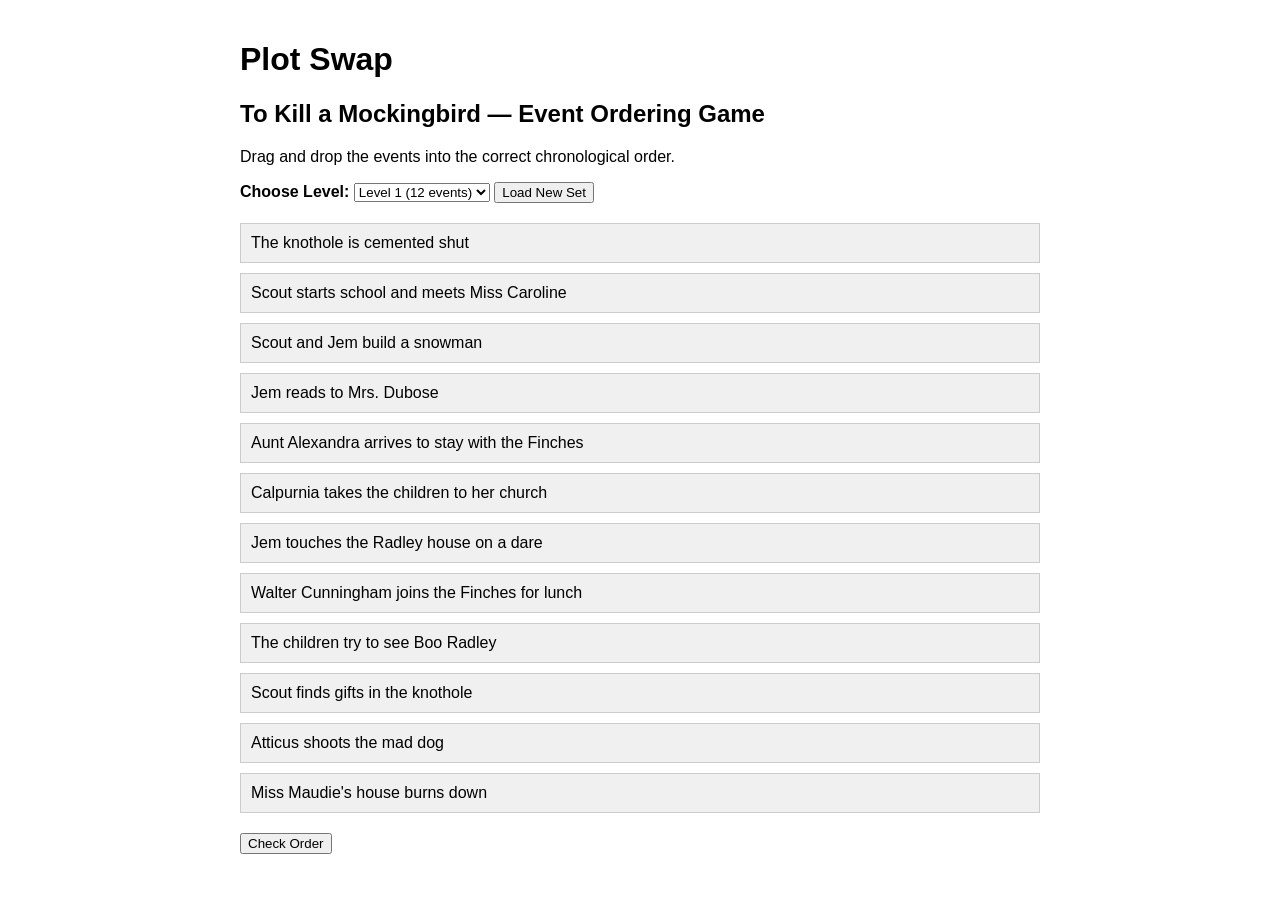
==== index.html @ 650c2bec "Update index.html" ====
<!DOCTYPE html>
<html lang="en">
<head>
  <meta charset="UTF-8">
  <meta name="viewport" content="width=device-width, initial-scale=1.0">
  <title>Plot Swap — To Kill a Mockingbird</title>
  <link rel="stylesheet" href="style.css">
</head>
<body>

  <h1 class="title">Plot Swap</h1>
  <h2 class="subtitle">To Kill a Mockingbird — Event Ordering Game</h2>
  <p class="instructions">Drag and drop the events into the correct chronological order.</p>

  <label for="levelSelect"><strong>Choose Level:</strong></label>
  <select id="levelSelect">
    <option value="1">Level 1 (12 events)</option>
    <option value="2">Level 2 (12 of 18)</option>
    <option value="3">Level 3 (12 of 24)</option>
  </select>

  <button id="newSetBtn">Load New Set</button>

  <div id="gameBoard" class="board"></div>

  <button id="checkBtn">Check Order</button>
  <p id="result"></p>

  <script src="script.js"></script>
</body>
</html>
---- style.css ----
body {
  font-family: Arial, sans-serif;
  max-width: 800px;
  margin: auto;
  padding: 20px;
}

.board {
  display: flex;
  flex-direction: column;
  gap: 10px;
  margin: 20px 0;
}

.tile {
  padding: 10px;
  background: #f0f0f0;
  border: 1px solid #ccc;
  cursor: grab;
}
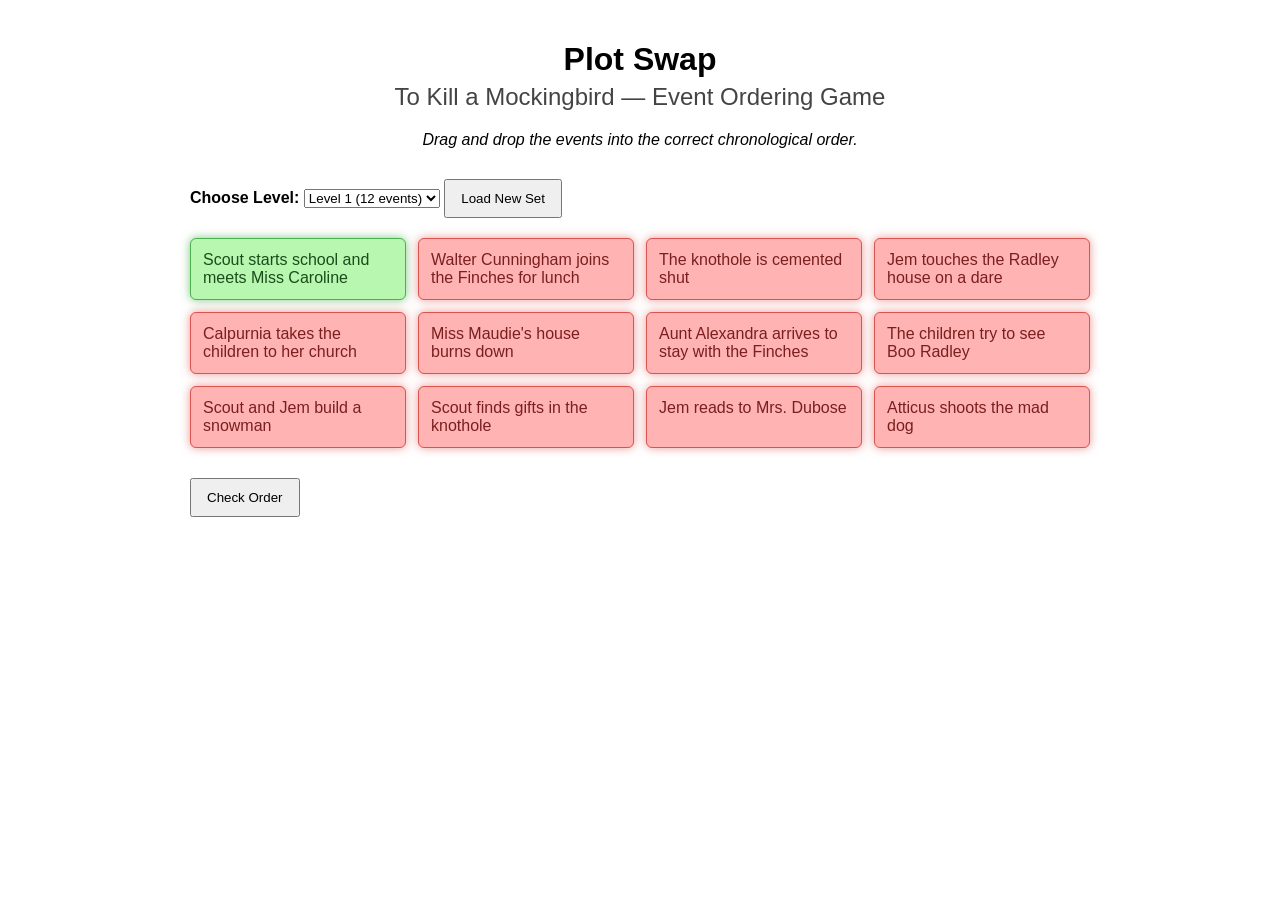
==== commit 845f4c34: "Update index.html" ====
--- a/index.html
+++ b/index.html
@@ -11,6 +11,10 @@
   <h1 class="title">Plot Swap</h1>
   <h2 class="subtitle">To Kill a Mockingbird — Event Ordering Game</h2>
   <p class="instructions">Drag and drop the events into the correct chronological order.</p>
+<div id="progressContainer">
+  <div id="progressBar"></div>
+</div>
+<p id="progressText"></p>
 
   <label for="levelSelect"><strong>Choose Level:</strong></label>
   <select id="levelSelect">
--- a/style.css
+++ b/style.css
@@ -1,20 +1,94 @@
 body {
   font-family: Arial, sans-serif;
-  max-width: 800px;
+  max-width: 900px;
   margin: auto;
   padding: 20px;
 }
 
+.title {
+  text-align: center;
+  margin-bottom: 5px;
+}
+
+.subtitle {
+  text-align: center;
+  margin-top: 0;
+  font-weight: normal;
+  color: #444;
+}
+
+.instructions {
+  text-align: center;
+  font-style: italic;
+  margin-bottom: 20px;
+}
+
+/* Desktop grid: 4×3 */
 .board {
-  display: flex;
-  flex-direction: column;
-  gap: 10px;
+  display: grid;
+  grid-template-columns: repeat(4, 1fr);
+  gap: 12px;
   margin: 20px 0;
 }
 
+/* Phone layout: 2×6 */
+@media (max-width: 600px) {
+  .board {
+    grid-template-columns: repeat(2, 1fr);
+  }
+}
+
 .tile {
-  padding: 10px;
+  padding: 12px;
   background: #f0f0f0;
-  border: 1px solid #ccc;
+  border: 1px solid #bbb;
+  border-radius: 6px;
   cursor: grab;
+  user-select: none;
+  transition: background 0.2s;
 }
+.tile {
+  transition: background 0.25s, transform 0.15s;
+}
+
+.tile:active {
+  transform: scale(0.97);
+}
+
+.tile.correct {
+  background: #b7f7b0;
+  border-color: #4caf50;
+  color: #1b4d1b;
+  box-shadow: 0 0 10px rgba(76, 175, 80, 0.7);
+}
+
+
+.tile.incorrect {
+  background: #ffb3b3;
+  border-color: #d9534f;
+  color: #7a1f1f;
+  box-shadow: 0 0 10px rgba(217, 83, 79, 0.6);
+}
+
+
+
+button {
+  margin-top: 10px;
+  padding: 10px 15px;
+  cursor: pointer;
+}
+.confetti {
+  position: fixed;
+  top: -10px;
+  width: 10px;
+  height: 10px;
+  border-radius: 50%;
+  animation: fall 1.2s linear forwards;
+  z-index: 9999;
+}
+
+@keyframes fall {
+  to {
+    transform: translateY(100vh) rotate(720deg);
+  }
+}
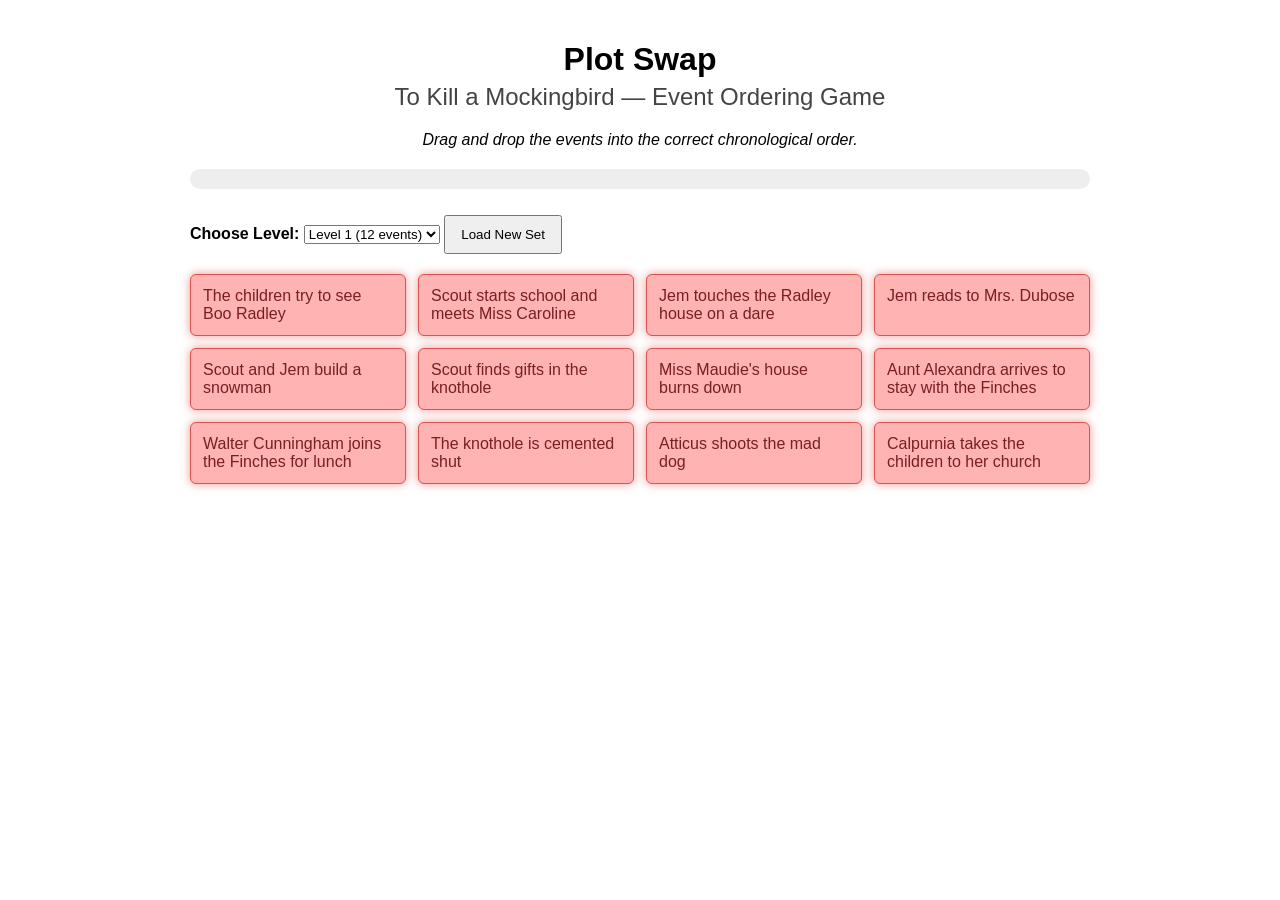
==== commit 955d05c9: "Update index.html" ====
--- a/index.html
+++ b/index.html
@@ -27,9 +27,6 @@
 
   <div id="gameBoard" class="board"></div>
 
-  <button id="checkBtn">Check Order</button>
-  <p id="result"></p>
-
   <script src="script.js"></script>
 </body>
 </html>
--- a/style.css
+++ b/style.css
@@ -69,6 +69,27 @@
   color: #7a1f1f;
   box-shadow: 0 0 10px rgba(217, 83, 79, 0.6);
 }
+#progressContainer {
+  width: 100%;
+  height: 20px;
+  background: #eee;
+  border-radius: 10px;
+  margin: 10px 0;
+  overflow: hidden;
+}
+
+#progressBar {
+  height: 100%;
+  width: 0%;
+  background: linear-gradient(90deg, #4caf50, #8bc34a);
+  transition: width 0.3s ease;
+}
+
+#progressText {
+  text-align: center;
+  font-weight: bold;
+  margin-bottom: 10px;
+}
 
 
 
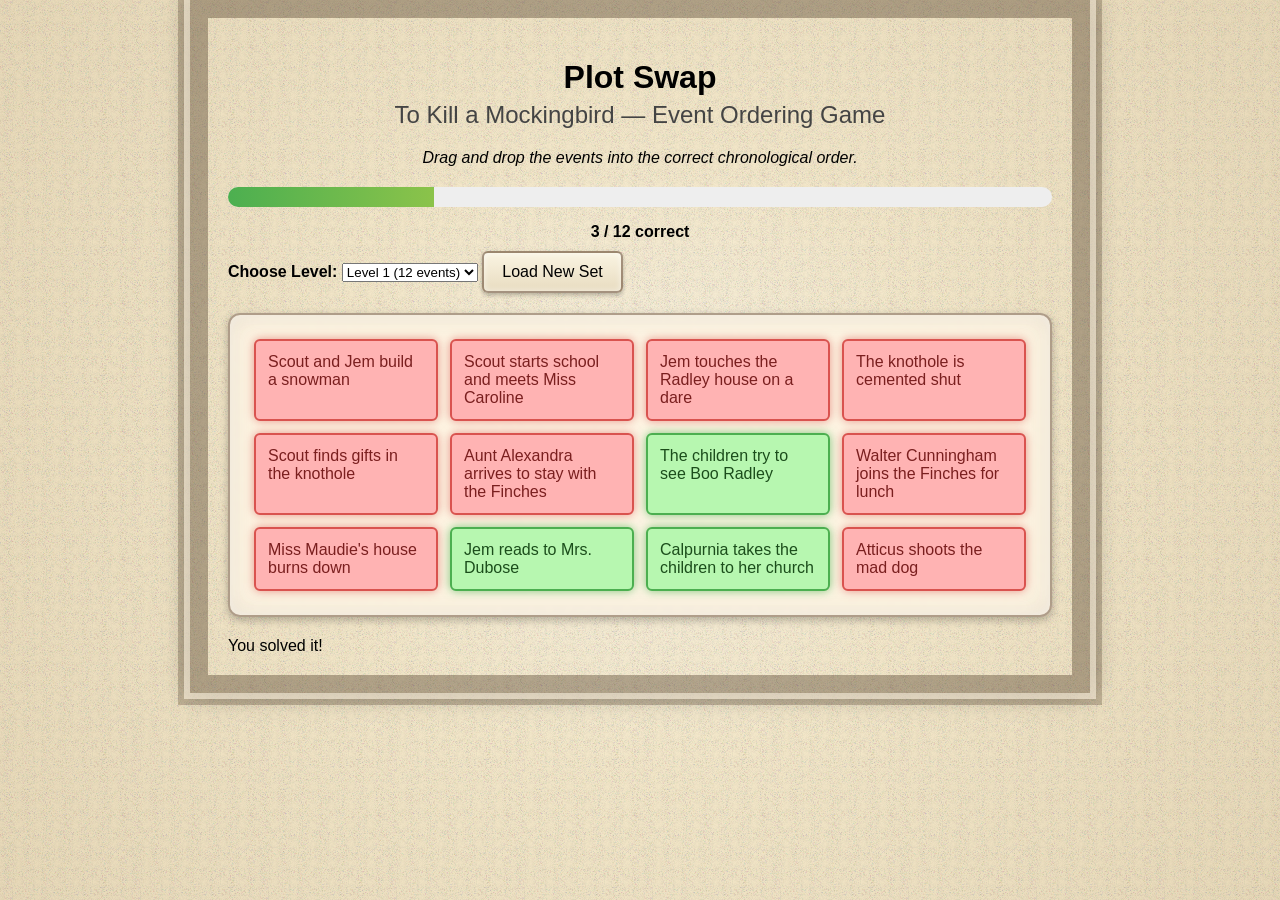
==== commit 050f2dfe: "Update index.html" ====
--- a/index.html
+++ b/index.html
@@ -26,6 +26,8 @@
   <button id="newSetBtn">Load New Set</button>
 
   <div id="gameBoard" class="board"></div>
+  <div id="winBanner">You solved it!</div>
+
 
   <script src="script.js"></script>
 </body>
--- a/style.css
+++ b/style.css
@@ -1,10 +1,44 @@
+/* ===========================
+   BODY + PAGE FRAME
+   =========================== */
 body {
   font-family: Arial, sans-serif;
   max-width: 900px;
   margin: auto;
   padding: 20px;
-}
-
+
+  /* Storybook page frame */
+  border: 18px solid rgba(60, 40, 20, 0.35);
+  box-shadow:
+      0 0 0 6px rgba(255, 245, 225, 0.6),
+      0 0 0 12px rgba(60, 40, 20, 0.25),
+      0 0 25px rgba(0, 0, 0, 0.35);
+  box-sizing: border-box;
+
+  /* Stronger parchment base */
+  background: radial-gradient(circle at center,
+      #f8f1df 0%,
+      #f3e7c9 40%,
+      #e8d9b8 100%);
+  background-attachment: fixed;
+}
+
+/* Stronger paper grain overlay */
+body::before {
+  content: "";
+  position: fixed;
+  inset: 0;
+  pointer-events: none;
+  z-index: -1;
+
+  background-image:
+    url("[data-uri]");
+  opacity: 0.35;
+}
+
+/* ===========================
+   TITLES + TEXT
+   =========================== */
 .title {
   text-align: center;
   margin-bottom: 5px;
@@ -23,12 +57,72 @@
   margin-bottom: 20px;
 }
 
-/* Desktop grid: 4×3 */
+/* ===========================
+   STORYBOOK TILES
+   =========================== */
+.tile {
+  padding: 12px;
+  background: rgba(255, 255, 255, 0.92);
+  border: 2px solid rgba(80, 50, 30, 0.5);
+  border-radius: 6px;
+  cursor: grab;
+  user-select: none;
+
+  box-shadow:
+      0 2px 4px rgba(0, 0, 0, 0.25),
+      inset 0 0 6px rgba(255, 255, 255, 0.6);
+
+  transition: transform 0.12s ease, box-shadow 0.12s ease;
+}
+
+.tile:hover {
+  transform: translateY(-2px);
+  box-shadow:
+      0 4px 10px rgba(0, 0, 0, 0.3),
+      inset 0 0 6px rgba(255, 255, 255, 0.6);
+}
+
+.tile:active {
+  transform: scale(0.97);
+  box-shadow: none !important;
+  transition: none !important;
+}
+
+/* Correct / incorrect states */
+.tile.correct {
+  background: #b7f7b0;
+  border-color: #4caf50;
+  color: #1b4d1b;
+  box-shadow: 0 0 10px rgba(76, 175, 80, 0.7);
+}
+
+.tile.incorrect {
+  background: #ffb3b3;
+  border-color: #d9534f;
+  color: #7a1f1f;
+  box-shadow: 0 0 10px rgba(217, 83, 79, 0.6);
+}
+
+/* ===========================
+   STORYBOOK PANEL (THE BOARD)
+   =========================== */
 .board {
   display: grid;
   grid-template-columns: repeat(4, 1fr);
   gap: 12px;
   margin: 20px 0;
+  padding: 24px;
+
+  background: rgba(255, 248, 230, 0.88);
+  border: 2px solid rgba(80, 50, 30, 0.45);
+  border-radius: 12px;
+
+  box-shadow:
+      0 3px 8px rgba(0, 0, 0, 0.25),
+      inset 0 0 14px rgba(255, 255, 255, 0.5),
+      inset 0 0 25px rgba(80, 50, 30, 0.15);
+
+  backdrop-filter: blur(2px);
 }
 
 /* Phone layout: 2×6 */
@@ -38,37 +132,9 @@
   }
 }
 
-.tile {
-  padding: 12px;
-  background: #f0f0f0;
-  border: 1px solid #bbb;
-  border-radius: 6px;
-  cursor: grab;
-  user-select: none;
-  transition: background 0.2s;
-}
-.tile {
-  transition: background 0.25s, transform 0.15s;
-}
-
-.tile:active {
-  transform: scale(0.97);
-}
-
-.tile.correct {
-  background: #b7f7b0;
-  border-color: #4caf50;
-  color: #1b4d1b;
-  box-shadow: 0 0 10px rgba(76, 175, 80, 0.7);
-}
-
-
-.tile.incorrect {
-  background: #ffb3b3;
-  border-color: #d9534f;
-  color: #7a1f1f;
-  box-shadow: 0 0 10px rgba(217, 83, 79, 0.6);
-}
+/* ===========================
+   PROGRESS BAR
+   =========================== */
 #progressContainer {
   width: 100%;
   height: 20px;
@@ -91,13 +157,41 @@
   margin-bottom: 10px;
 }
 
-
-
+/* Storybook buttons */
 button {
-  margin-top: 10px;
-  padding: 10px 15px;
+  background: linear-gradient(#faf4e2, #e8dcc0);
+  border: 2px solid rgba(80, 50, 30, 0.5);
+  border-radius: 6px;
+  padding: 10px 18px;
+  font-family: inherit;
+  font-size: 16px;
   cursor: pointer;
-}
+
+  box-shadow:
+    0 2px 4px rgba(0,0,0,0.25),
+    inset 0 0 6px rgba(255,255,255,0.6);
+
+  transition: transform 0.12s ease, box-shadow 0.12s ease;
+}
+
+button:hover {
+  transform: translateY(-2px);
+  box-shadow:
+    0 4px 10px rgba(0,0,0,0.3),
+    inset 0 0 6px rgba(255,255,255,0.6);
+}
+
+button:active {
+  transform: translateY(1px);
+  box-shadow:
+    0 1px 2px rgba(0,0,0,0.2),
+    inset 0 0 4px rgba(0,0,0,0.25);
+}
+
+
+/* ===========================
+   CONFETTI
+   =========================== */
 .confetti {
   position: fixed;
   top: -10px;
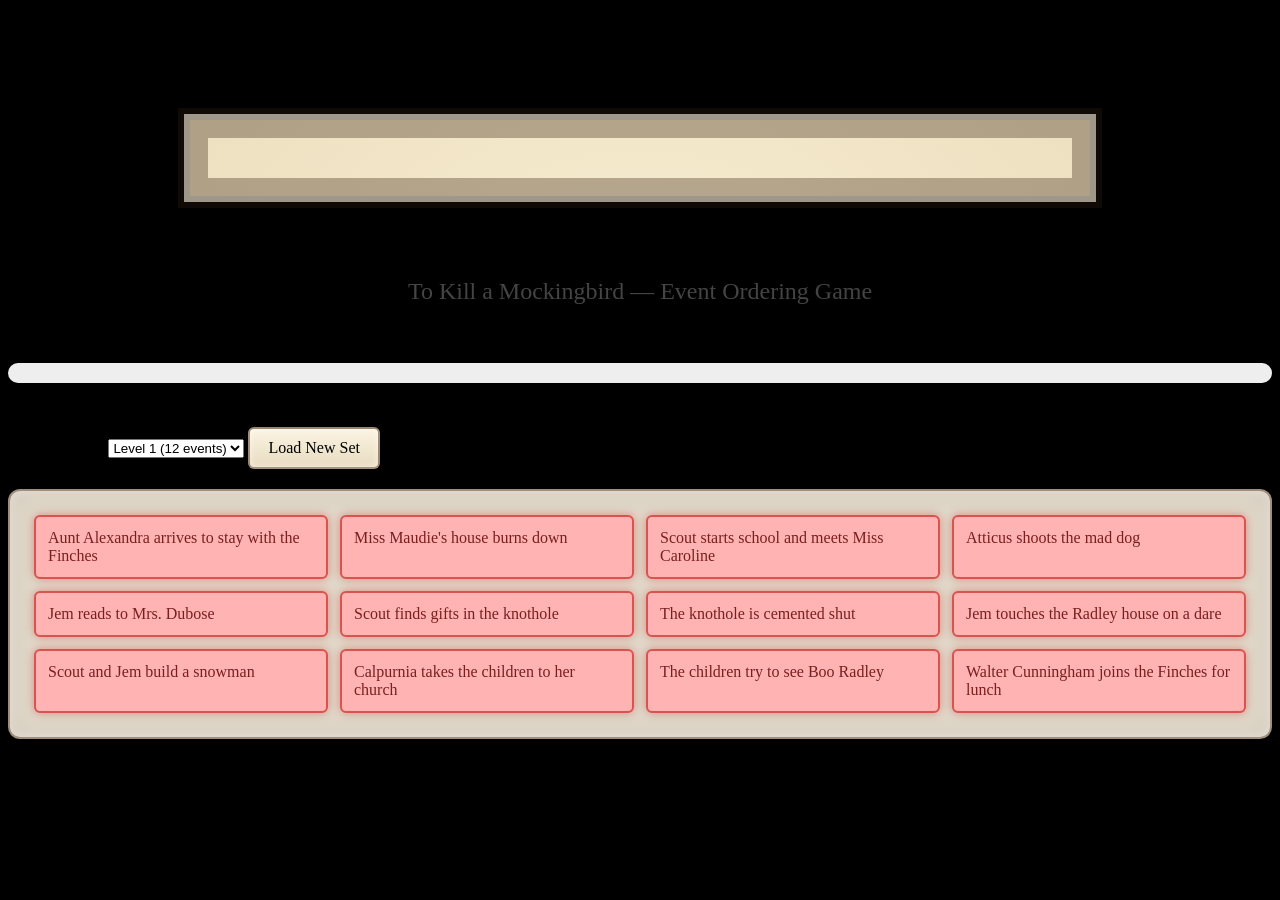
==== commit 28789bc7: "Update index.html" ====
--- a/index.html
+++ b/index.html
@@ -7,6 +7,9 @@
   <link rel="stylesheet" href="style.css">
 </head>
 <body>
+  <div id="pageFrame">
+    <!-- your title, subtitle, instructions, board, buttons, etc -->
+  </div>
 
   <h1 class="title">Plot Swap</h1>
   <h2 class="subtitle">To Kill a Mockingbird — Event Ordering Game</h2>
--- a/style.css
+++ b/style.css
@@ -1,18 +1,20 @@
-/* ===========================
-   BODY + PAGE FRAME
-   =========================== */
-body {
-  font-family: Arial, sans-serif;
+html {
+  background: #000000;
+}
+
+/* ===========================
+   PAGE FRAME WRAPPER
+   =========================== */
+#pageFrame {
   max-width: 900px;
-  margin: auto;
+  margin: 120px auto 40px; /* moves whole page down */
   padding: 20px;
 
   /* Storybook page frame */
   border: 18px solid rgba(60, 40, 20, 0.35);
   box-shadow:
       0 0 0 6px rgba(255, 245, 225, 0.6),
-      0 0 0 12px rgba(60, 40, 20, 0.25),
-      0 0 25px rgba(0, 0, 0, 0.35);
+      0 0 0 12px rgba(60, 40, 20, 0.25);
   box-sizing: border-box;
 
   /* Stronger parchment base */
@@ -21,12 +23,14 @@
       #f3e7c9 40%,
       #e8d9b8 100%);
   background-attachment: fixed;
+
+  position: relative; /* needed for ::before grain */
 }
 
 /* Stronger paper grain overlay */
-body::before {
+#pageFrame::before {
   content: "";
-  position: fixed;
+  position: absolute;
   inset: 0;
   pointer-events: none;
   z-index: -1;
@@ -34,6 +38,39 @@
   background-image:
     url("[data-uri]");
   opacity: 0.35;
+}
+
+/* ===========================
+   WIN BANNER
+   =========================== */
+#winBanner {
+  position: fixed;
+  top: 20%;
+  left: 50%;
+  transform: translateX(-50%);
+  padding: 20px 40px;
+
+  background: rgba(255, 248, 230, 0.95);
+  border: 2px solid rgba(80, 50, 30, 0.5);
+  border-radius: 10px;
+
+  font-size: 28px;
+  font-weight: bold;
+  color: #4a3a22;
+  text-align: center;
+
+  box-shadow:
+    0 4px 12px rgba(0,0,0,0.25),
+    inset 0 0 12px rgba(255,255,255,0.6);
+
+  opacity: 0;
+  pointer-events: none;
+  transition: opacity 0.6s ease;
+  z-index: 99999;
+}
+
+#winBanner.show {
+  opacity: 1;
 }
 
 /* ===========================
@@ -88,7 +125,6 @@
   transition: none !important;
 }
 
-/* Correct / incorrect states */
 .tile.correct {
   background: #b7f7b0;
   border-color: #4caf50;
@@ -125,7 +161,6 @@
   backdrop-filter: blur(2px);
 }
 
-/* Phone layout: 2×6 */
 @media (max-width: 600px) {
   .board {
     grid-template-columns: repeat(2, 1fr);
@@ -157,7 +192,9 @@
   margin-bottom: 10px;
 }
 
-/* Storybook buttons */
+/* ===========================
+   STORYBOOK BUTTONS
+   =========================== */
 button {
   background: linear-gradient(#faf4e2, #e8dcc0);
   border: 2px solid rgba(80, 50, 30, 0.5);
@@ -188,7 +225,6 @@
     inset 0 0 4px rgba(0,0,0,0.25);
 }
 
-
 /* ===========================
    CONFETTI
    =========================== */
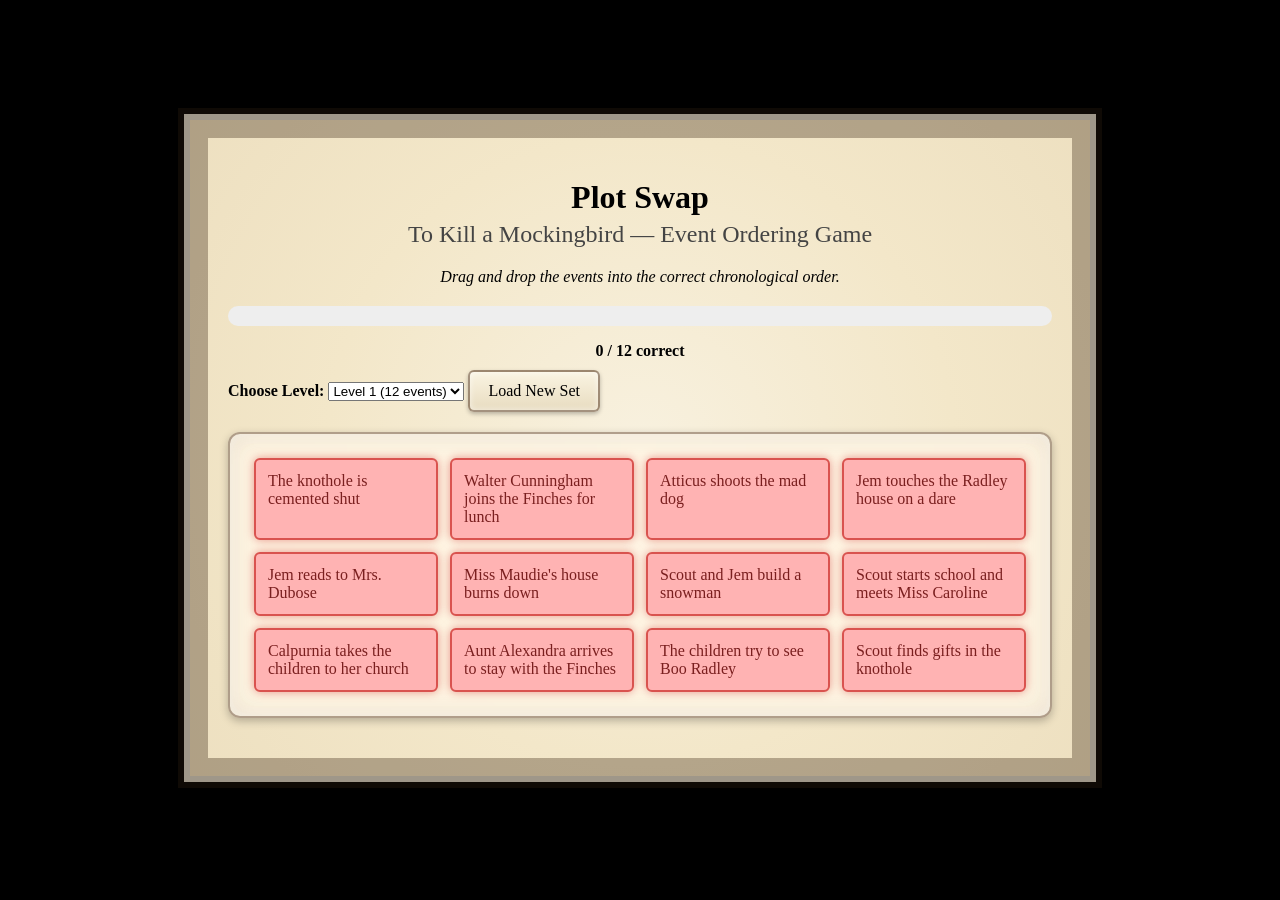
==== commit a632537e: "Update index.html" ====
--- a/index.html
+++ b/index.html
@@ -8,8 +8,8 @@
 </head>
 <body>
   <div id="pageFrame">
-    <!-- your title, subtitle, instructions, board, buttons, etc -->
-  </div>
+    
+
 
   <h1 class="title">Plot Swap</h1>
   <h2 class="subtitle">To Kill a Mockingbird — Event Ordering Game</h2>
@@ -33,5 +33,6 @@
 
 
   <script src="script.js"></script>
+      </div>
 </body>
 </html>
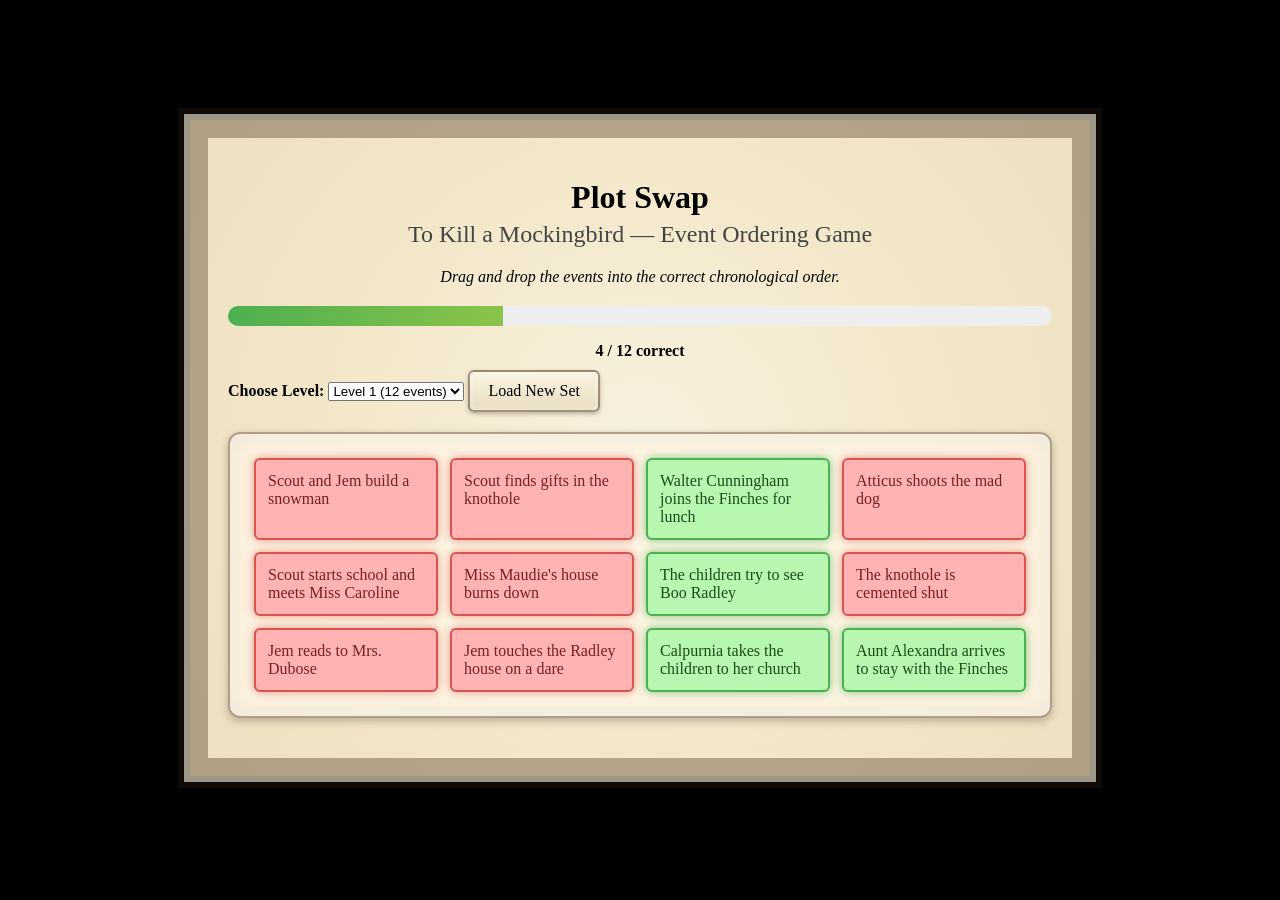
==== commit 7a3f0a50: "Update index.html" ====
--- a/index.html
+++ b/index.html
@@ -6,33 +6,36 @@
   <title>Plot Swap — To Kill a Mockingbird</title>
   <link rel="stylesheet" href="style.css">
 </head>
+
 <body>
+
   <div id="pageFrame">
-    
 
+    <h1 class="title">Plot Swap</h1>
+    <h2 class="subtitle">To Kill a Mockingbird — Event Ordering Game</h2>
+    <p class="instructions">Drag and drop the events into the correct chronological order.</p>
 
-  <h1 class="title">Plot Swap</h1>
-  <h2 class="subtitle">To Kill a Mockingbird — Event Ordering Game</h2>
-  <p class="instructions">Drag and drop the events into the correct chronological order.</p>
-<div id="progressContainer">
-  <div id="progressBar"></div>
-</div>
-<p id="progressText"></p>
+    <div id="progressContainer">
+      <div id="progressBar"></div>
+    </div>
+    <p id="progressText"></p>
 
-  <label for="levelSelect"><strong>Choose Level:</strong></label>
-  <select id="levelSelect">
-    <option value="1">Level 1 (12 events)</option>
-    <option value="2">Level 2 (12 of 18)</option>
-    <option value="3">Level 3 (12 of 24)</option>
-  </select>
+    <label for="levelSelect"><strong>Choose Level:</strong></label>
+    <select id="levelSelect">
+      <option value="1">Level 1 (12 events)</option>
+      <option value="2">Level 2 (12 of 18)</option>
+      <option value="3">Level 3 (12 of 24)</option>
+    </select>
 
-  <button id="newSetBtn">Load New Set</button>
+    <button id="newSetBtn">Load New Set</button>
 
-  <div id="gameBoard" class="board"></div>
-  <div id="winBanner">You solved it!</div>
+    <div id="gameBoard" class="board"></div>
 
+    <div id="winBanner">You solved it!</div>
+
+  </div> <!-- END OF pageFrame -->
 
   <script src="script.js"></script>
-      </div>
+
 </body>
 </html>
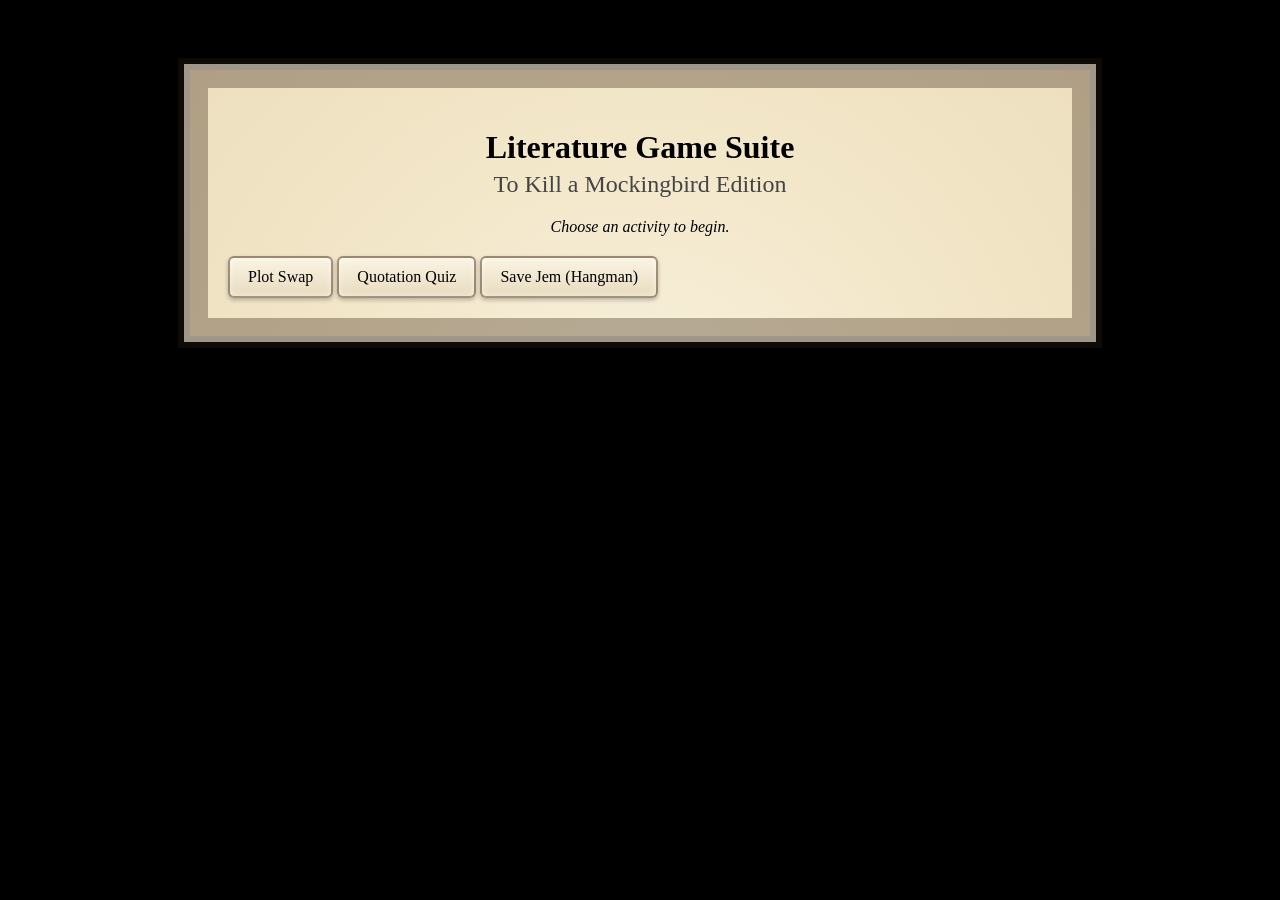
==== commit cac46766: "Create index.html" ====
--- a/index.html
+++ b/index.html
@@ -1,41 +1,27 @@
-<!DOCTYPE html>
-<html lang="en">
-<head>
-  <meta charset="UTF-8">
-  <meta name="viewport" content="width=device-width, initial-scale=1.0">
-  <title>Plot Swap — To Kill a Mockingbird</title>
-  <link rel="stylesheet" href="style.css">
-</head>
-
-<body>
-
-  <div id="pageFrame">
-
-    <h1 class="title">Plot Swap</h1>
-    <h2 class="subtitle">To Kill a Mockingbird — Event Ordering Game</h2>
-    <p class="instructions">Drag and drop the events into the correct chronological order.</p>
-
-    <div id="progressContainer">
-      <div id="progressBar"></div>
-    </div>
-    <p id="progressText"></p>
-
-    <label for="levelSelect"><strong>Choose Level:</strong></label>
-    <select id="levelSelect">
-      <option value="1">Level 1 (12 events)</option>
-      <option value="2">Level 2 (12 of 18)</option>
-      <option value="3">Level 3 (12 of 24)</option>
-    </select>
-
-    <button id="newSetBtn">Load New Set</button>
-
-    <div id="gameBoard" class="board"></div>
-
-    <div id="winBanner">You solved it!</div>
-
-  </div> <!-- END OF pageFrame -->
-
-  <script src="script.js"></script>
-
-</body>
-</html>
+<!DOCTYPE html>
+<html lang="en">
+<head>
+  <meta charset="UTF-8">
+  <meta name="viewport" content="width=device-width, initial-scale=1.0">
+  <title>Literature Game Suite — To Kill a Mockingbird</title>
+  <link rel="stylesheet" href="style.css">
+</head>
+
+<body>
+
+  <div id="pageFrame">
+
+    <h1 class="title">Literature Game Suite</h1>
+    <h2 class="subtitle">To Kill a Mockingbird Edition</h2>
+    <p class="instructions">Choose an activity to begin.</p>
+
+    <div class="menu-buttons">
+      <button onclick="location.href='plotswap.html'">Plot Swap</button>
+      <button onclick="location.href='quotation.html'">Quotation Quiz</button>
+      <button onclick="location.href='hangman.html'">Save Jem (Hangman)</button>
+    </div>
+
+  </div>
+
+</body>
+</html>
--- a/style.css
+++ b/style.css
@@ -7,7 +7,7 @@
    =========================== */
 #pageFrame {
   max-width: 900px;
-  margin: 120px auto 40px; /* moves whole page down */
+  margin: 70px auto 40px; /* moves whole page down */
   padding: 20px;
 
   /* Storybook page frame */
